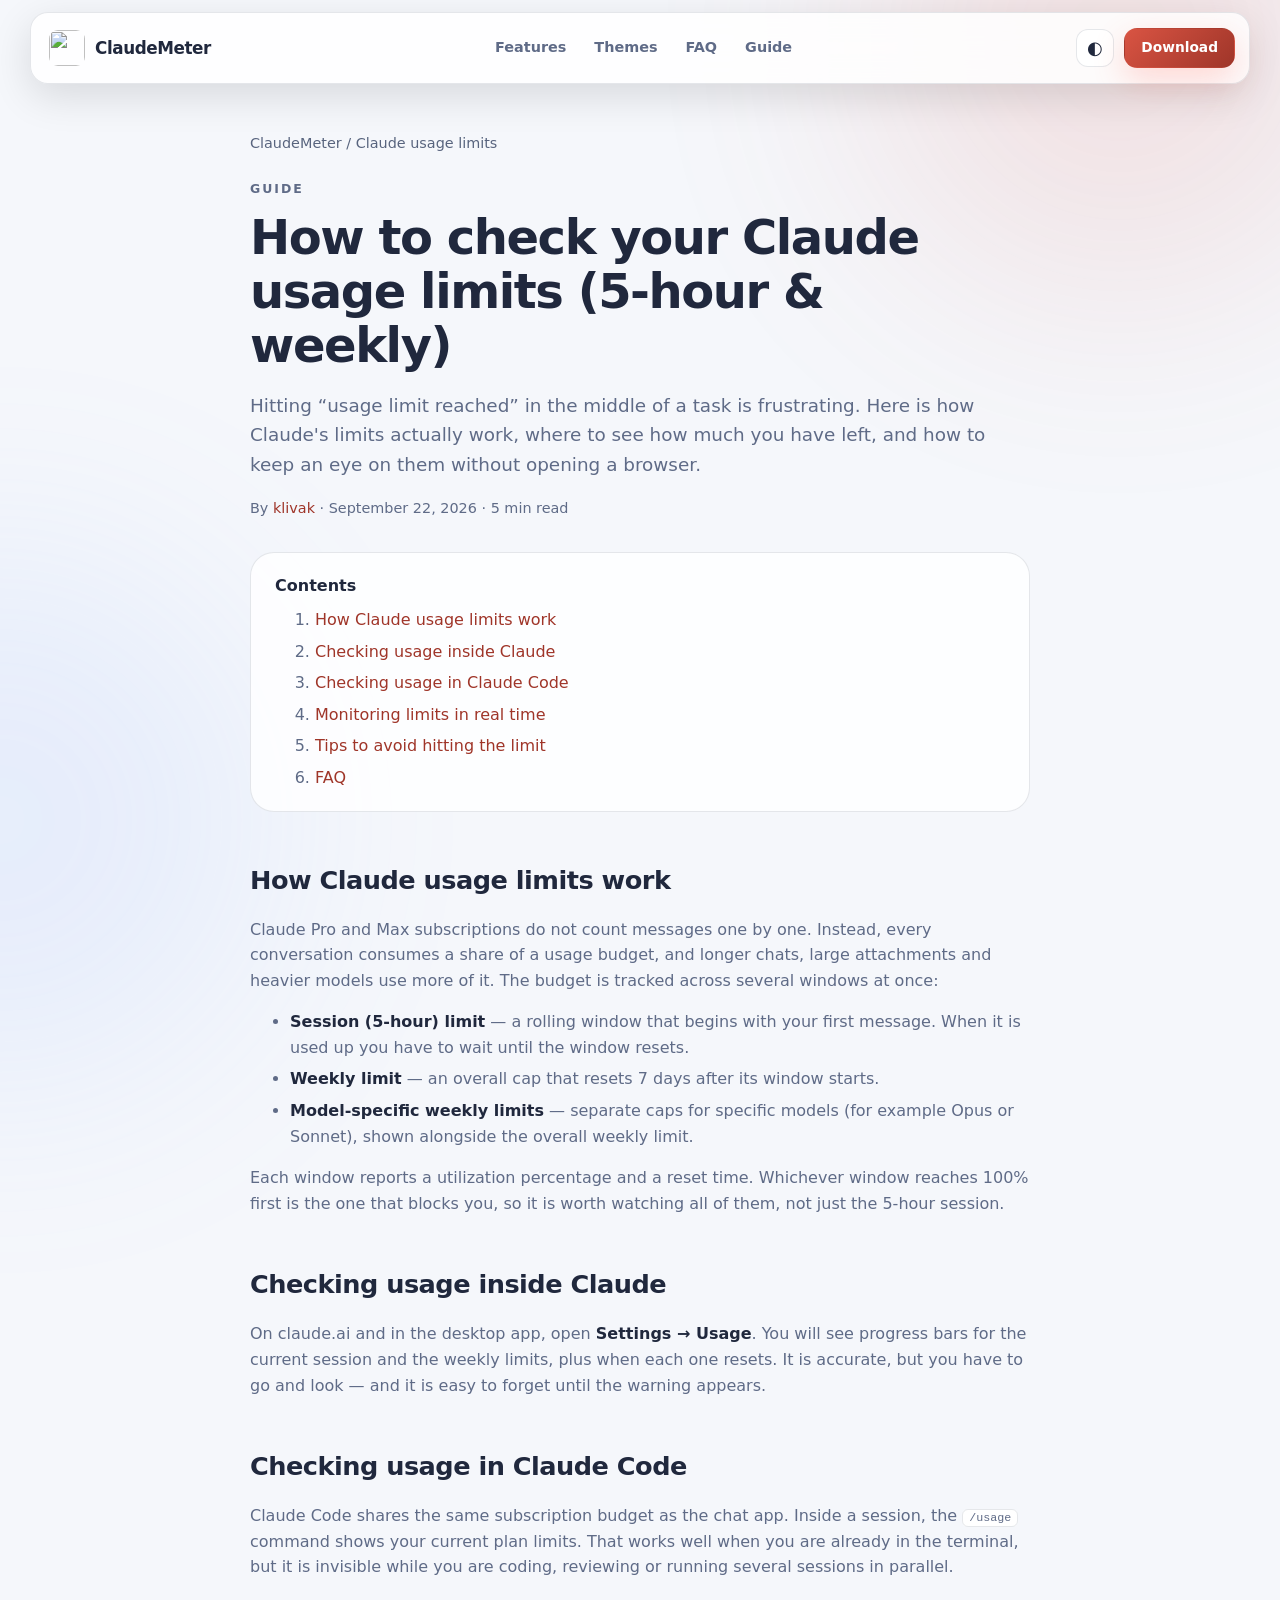
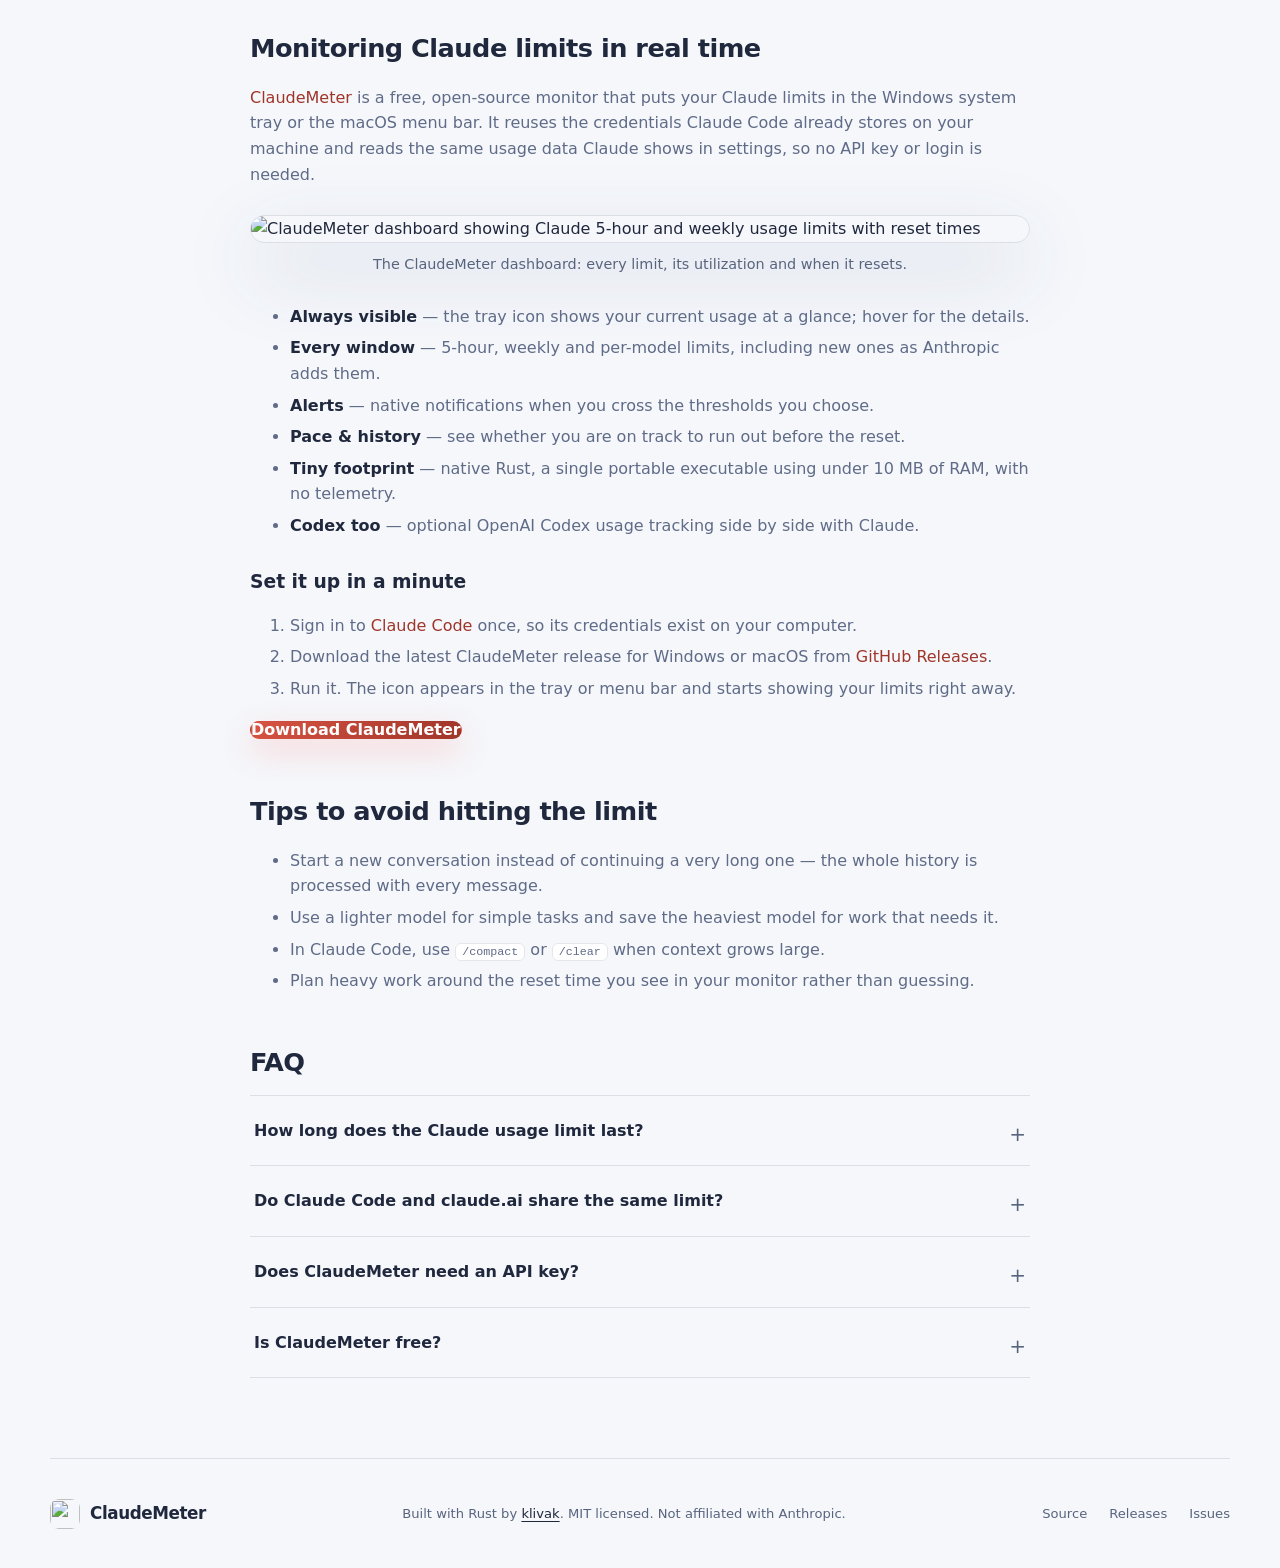
==== site/claude-usage-limits.html @ 4907fed4 "site: add Claude usage limits SEO guide with sitemap and structured data Co-Authored-By: Claude Opus" ====
<!doctype html>
<html lang="en">
<head>
  <meta charset="utf-8">
  <meta name="viewport" content="width=device-width, initial-scale=1">
  <title>How to Check Claude Usage Limits (5-Hour &amp; Weekly) — ClaudeMeter</title>
  <meta name="description" content="How Claude's 5-hour and weekly usage limits work, where to check how much you have left, and how to monitor Claude and Claude Code usage in real time from the Windows tray or macOS menu bar.">
  <meta name="robots" content="index, follow, max-image-preview:large">
  <link rel="canonical" href="https://klivak.github.io/claude-meter/claude-usage-limits.html">
  <meta name="theme-color" content="#0d111b">
  <meta property="og:type" content="article">
  <meta property="og:site_name" content="ClaudeMeter">
  <meta property="og:title" content="How to Check Claude Usage Limits (5-Hour &amp; Weekly)">
  <meta property="og:description" content="Understand Claude's 5-hour and weekly limits and track them live from your tray or menu bar.">
  <meta property="og:url" content="https://klivak.github.io/claude-meter/claude-usage-limits.html">
  <meta property="og:image" content="https://klivak.github.io/claude-meter/screenshots/dashboard-dark-v5.1.png">
  <meta property="article:published_time" content="2026-09-22">
  <meta property="article:modified_time" content="2026-09-22">
  <meta name="twitter:card" content="summary_large_image">
  <meta name="twitter:title" content="How to Check Claude Usage Limits (5-Hour &amp; Weekly)">
  <meta name="twitter:description" content="Understand Claude's 5-hour and weekly limits and track them live from your tray or menu bar.">
  <meta name="twitter:image" content="https://klivak.github.io/claude-meter/screenshots/dashboard-dark-v5.1.png">
  <link rel="icon" href="assets/icon_app.ico">
  <link rel="stylesheet" href="styles.css">
  <script src="app.js" defer></script>
  <script type="application/ld+json">
  {
    "@context": "https://schema.org",
    "@graph": [
      {
        "@type": "Article",
        "@id": "https://klivak.github.io/claude-meter/claude-usage-limits.html#article",
        "headline": "How to Check Claude Usage Limits (5-Hour & Weekly)",
        "description": "How Claude's 5-hour and weekly usage limits work, where to check how much you have left, and how to monitor them in real time.",
        "image": "https://klivak.github.io/claude-meter/screenshots/dashboard-dark-v5.1.png",
        "datePublished": "2026-09-22",
        "dateModified": "2026-09-22",
        "inLanguage": "en",
        "mainEntityOfPage": "https://klivak.github.io/claude-meter/claude-usage-limits.html",
        "author": { "@type": "Person", "name": "klivak", "url": "https://github.com/klivak" },
        "publisher": { "@type": "Organization", "name": "ClaudeMeter", "logo": { "@type": "ImageObject", "url": "https://raw.githubusercontent.com/klivak/claude-meter/main/assets/icon_app.png" } },
        "about": { "@id": "https://klivak.github.io/claude-meter/#software" }
      },
      {
        "@type": "SoftwareApplication",
        "@id": "https://klivak.github.io/claude-meter/#software",
        "name": "ClaudeMeter",
        "applicationCategory": "UtilitiesApplication",
        "operatingSystem": "Windows 10, Windows 11, macOS 12+",
        "offers": { "@type": "Offer", "price": "0", "priceCurrency": "USD" },
        "license": "https://opensource.org/licenses/MIT",
        "downloadUrl": "https://github.com/klivak/claude-meter/releases/latest",
        "url": "https://klivak.github.io/claude-meter/"
      },
      {
        "@type": "BreadcrumbList",
        "itemListElement": [
          { "@type": "ListItem", "position": 1, "name": "ClaudeMeter", "item": "https://klivak.github.io/claude-meter/" },
          { "@type": "ListItem", "position": 2, "name": "Claude usage limits", "item": "https://klivak.github.io/claude-meter/claude-usage-limits.html" }
        ]
      },
      {
        "@type": "FAQPage",
        "mainEntity": [
          { "@type": "Question", "name": "How long does the Claude usage limit last?", "acceptedAnswer": { "@type": "Answer", "text": "The session limit uses a rolling 5-hour window that starts with your first message. Weekly limits reset 7 days after their window starts. The exact reset time is shown in Claude's usage settings and in ClaudeMeter." } },
          { "@type": "Question", "name": "Do Claude Code and claude.ai share the same limit?", "acceptedAnswer": { "@type": "Answer", "text": "Yes. On Pro and Max plans, usage in claude.ai, the desktop app and Claude Code counts against the same subscription limits." } },
          { "@type": "Question", "name": "Does ClaudeMeter need an API key?", "acceptedAnswer": { "@type": "Answer", "text": "No. ClaudeMeter reads the credentials Claude Code already stores on your computer and queries the same usage endpoint Claude uses. No extra key is created and nothing is sent to third parties." } },
          { "@type": "Question", "name": "Is ClaudeMeter free?", "acceptedAnswer": { "@type": "Answer", "text": "Yes. ClaudeMeter is free and open source under the MIT license, for Windows 10/11 and macOS 12+." } }
        ]
      }
    ]
  }
  </script>
</head>
<body>
  <div class="ambient ambient-one"></div>
  <div class="ambient ambient-two"></div>

  <header class="site-header">
    <a class="brand" href="./" aria-label="ClaudeMeter home">
      <img src="assets/icon_app.ico" alt="" width="36" height="36">
      <span>ClaudeMeter</span>
    </a>
    <nav aria-label="Main navigation">
      <a href="./#features">Features</a>
      <a href="./#themes">Themes</a>
      <a href="./#faq">FAQ</a>
      <a href="claude-usage-limits.html" aria-current="page">Guide</a>
    </nav>
    <div class="header-actions">
      <button class="icon-button" id="theme-toggle" type="button" aria-label="Switch color theme">
        <span class="theme-icon" aria-hidden="true">◐</span>
      </button>
      <a class="button button-small button-primary" href="https://github.com/klivak/claude-meter/releases/latest">Download</a>
    </div>
  </header>

  <main class="section-shell article">
    <nav class="breadcrumbs" aria-label="Breadcrumb">
      <a href="./">ClaudeMeter</a> <span aria-hidden="true">/</span> <span>Claude usage limits</span>
    </nav>

    <article>
      <header class="article-header">
        <p class="eyebrow">Guide</p>
        <h1>How to check your Claude usage limits (5-hour &amp; weekly)</h1>
        <p class="article-lede">Hitting “usage limit reached” in the middle of a task is frustrating. Here is how Claude's limits actually work, where to see how much you have left, and how to keep an eye on them without opening a browser.</p>
        <p class="article-meta">By <a href="https://github.com/klivak">klivak</a> · <time datetime="2026-09-22">September 22, 2026</time> · 5 min read</p>
      </header>

      <nav class="article-toc" aria-label="Contents">
        <strong>Contents</strong>
        <ol>
          <li><a href="#how-limits-work">How Claude usage limits work</a></li>
          <li><a href="#check-in-claude">Checking usage inside Claude</a></li>
          <li><a href="#check-in-claude-code">Checking usage in Claude Code</a></li>
          <li><a href="#live-monitor">Monitoring limits in real time</a></li>
          <li><a href="#tips">Tips to avoid hitting the limit</a></li>
          <li><a href="#faq">FAQ</a></li>
        </ol>
      </nav>

      <section id="how-limits-work">
        <h2>How Claude usage limits work</h2>
        <p>Claude Pro and Max subscriptions do not count messages one by one. Instead, every conversation consumes a share of a usage budget, and longer chats, large attachments and heavier models use more of it. The budget is tracked across several windows at once:</p>
        <ul>
          <li><strong>Session (5-hour) limit</strong> — a rolling window that begins with your first message. When it is used up you have to wait until the window resets.</li>
          <li><strong>Weekly limit</strong> — an overall cap that resets 7 days after its window starts.</li>
          <li><strong>Model-specific weekly limits</strong> — separate caps for specific models (for example Opus or Sonnet), shown alongside the overall weekly limit.</li>
        </ul>
        <p>Each window reports a utilization percentage and a reset time. Whichever window reaches 100% first is the one that blocks you, so it is worth watching all of them, not just the 5-hour session.</p>
      </section>

      <section id="check-in-claude">
        <h2>Checking usage inside Claude</h2>
        <p>On claude.ai and in the desktop app, open <strong>Settings → Usage</strong>. You will see progress bars for the current session and the weekly limits, plus when each one resets. It is accurate, but you have to go and look — and it is easy to forget until the warning appears.</p>
      </section>

      <section id="check-in-claude-code">
        <h2>Checking usage in Claude Code</h2>
        <p>Claude Code shares the same subscription budget as the chat app. Inside a session, the <code>/usage</code> command shows your current plan limits. That works well when you are already in the terminal, but it is invisible while you are coding, reviewing or running several sessions in parallel.</p>
      </section>

      <section id="live-monitor">
        <h2>Monitoring Claude limits in real time</h2>
        <p><a href="./">ClaudeMeter</a> is a free, open-source monitor that puts your Claude limits in the Windows system tray or the macOS menu bar. It reuses the credentials Claude Code already stores on your machine and reads the same usage data Claude shows in settings, so no API key or login is needed.</p>
        <figure>
          <img src="screenshots/dashboard-dark-v5.1.png" alt="ClaudeMeter dashboard showing Claude 5-hour and weekly usage limits with reset times" width="900" loading="lazy">
          <figcaption>The ClaudeMeter dashboard: every limit, its utilization and when it resets.</figcaption>
        </figure>
        <ul>
          <li><strong>Always visible</strong> — the tray icon shows your current usage at a glance; hover for the details.</li>
          <li><strong>Every window</strong> — 5-hour, weekly and per-model limits, including new ones as Anthropic adds them.</li>
          <li><strong>Alerts</strong> — native notifications when you cross the thresholds you choose.</li>
          <li><strong>Pace &amp; history</strong> — see whether you are on track to run out before the reset.</li>
          <li><strong>Tiny footprint</strong> — native Rust, a single portable executable using under 10 MB of RAM, with no telemetry.</li>
          <li><strong>Codex too</strong> — optional OpenAI Codex usage tracking side by side with Claude.</li>
        </ul>
        <h3>Set it up in a minute</h3>
        <ol>
          <li>Sign in to <a href="https://docs.anthropic.com/en/docs/claude-code/overview">Claude Code</a> once, so its credentials exist on your computer.</li>
          <li>Download the latest ClaudeMeter release for Windows or macOS from <a href="https://github.com/klivak/claude-meter/releases/latest">GitHub Releases</a>.</li>
          <li>Run it. The icon appears in the tray or menu bar and starts showing your limits right away.</li>
        </ol>
        <p><a class="button button-primary" href="https://github.com/klivak/claude-meter/releases/latest">Download ClaudeMeter</a></p>
      </section>

      <section id="tips">
        <h2>Tips to avoid hitting the limit</h2>
        <ul>
          <li>Start a new conversation instead of continuing a very long one — the whole history is processed with every message.</li>
          <li>Use a lighter model for simple tasks and save the heaviest model for work that needs it.</li>
          <li>In Claude Code, use <code>/compact</code> or <code>/clear</code> when context grows large.</li>
          <li>Plan heavy work around the reset time you see in your monitor rather than guessing.</li>
        </ul>
      </section>

      <section id="faq">
        <h2>FAQ</h2>
        <div class="faq-list">
          <details>
            <summary>How long does the Claude usage limit last?</summary>
            <p>The session limit uses a rolling 5-hour window that starts with your first message. Weekly limits reset 7 days after their window starts. The exact reset time is shown in Claude's usage settings and in ClaudeMeter.</p>
          </details>
          <details>
            <summary>Do Claude Code and claude.ai share the same limit?</summary>
            <p>Yes. On Pro and Max plans, usage in claude.ai, the desktop app and Claude Code counts against the same subscription limits.</p>
          </details>
          <details>
            <summary>Does ClaudeMeter need an API key?</summary>
            <p>No. ClaudeMeter reads the credentials Claude Code already stores on your computer and queries the same usage endpoint Claude uses. No extra key is created and nothing is sent to third parties.</p>
          </details>
          <details>
            <summary>Is ClaudeMeter free?</summary>
            <p>Yes. ClaudeMeter is free and open source under the MIT license, for Windows 10/11 and macOS 12+.</p>
          </details>
        </div>
      </section>
    </article>
  </main>

  <footer class="site-footer section-shell">
    <a class="brand" href="./">
      <img src="assets/icon_app.ico" alt="" width="30" height="30" loading="lazy">
      <span>ClaudeMeter</span>
    </a>
    <p>Built with Rust by <a href="https://github.com/klivak">klivak</a>. MIT licensed. Not affiliated with Anthropic.</p>
    <div class="footer-links">
      <a href="https://github.com/klivak/claude-meter">Source</a>
      <a href="https://github.com/klivak/claude-meter/releases">Releases</a>
      <a href="https://github.com/klivak/claude-meter/issues">Issues</a>
    </div>
  </footer>
</body>
</html>
---- site/styles.css ----
:root {
  color-scheme: dark;
  --bg: #090d17;
  --bg-elevated: #0e1422;
  --surface: rgba(20, 27, 44, 0.78);
  --surface-solid: #141b2c;
  --surface-hover: #1a2439;
  --line: rgba(166, 183, 222, 0.14);
  --line-strong: rgba(166, 183, 222, 0.24);
  --text: #f4f7ff;
  --muted: #aab4cd;
  --soft: #7e89a6;
  --accent: #ff6655;
  --accent-bright: #ff8a65;
  --teal: #55e6c1;
  --blue: #78a5ff;
  --purple: #b98cff;
  --shadow: 0 28px 80px rgba(0, 0, 0, 0.38);
  --radius: 24px;
  --max-width: 1180px;
}

[data-theme="light"] {
  color-scheme: light;
  --bg: #f5f7fb;
  --bg-elevated: #ffffff;
  --surface: rgba(255, 255, 255, 0.82);
  --surface-solid: #ffffff;
  --surface-hover: #f0f3fa;
  --line: rgba(47, 57, 84, 0.12);
  --line-strong: rgba(47, 57, 84, 0.2);
  --text: #20283d;
  --muted: #5f6b87;
  --soft: #58647e;
  --accent: #d95443;
  --accent-bright: #9f3529;
  --teal: #006451;
  --shadow: 0 28px 80px rgba(55, 70, 105, 0.18);
}

* {
  box-sizing: border-box;
}

html {
  scroll-behavior: smooth;
}

body {
  margin: 0;
  min-width: 320px;
  overflow-x: hidden;
  background: var(--bg);
  color: var(--text);
  font-family: Inter, ui-sans-serif, system-ui, -apple-system, BlinkMacSystemFont, "Segoe UI", sans-serif;
  line-height: 1.6;
  transition: background-color 180ms ease, color 180ms ease;
}

a {
  color: inherit;
  text-decoration: none;
}

img {
  display: block;
  max-width: 100%;
}

button,
a {
  -webkit-tap-highlight-color: transparent;
}

.ambient {
  position: fixed;
  z-index: -1;
  width: 520px;
  height: 520px;
  border-radius: 50%;
  filter: blur(120px);
  opacity: 0.12;
  pointer-events: none;
}

.ambient-one {
  top: -220px;
  right: -100px;
  background: var(--accent);
}

.ambient-two {
  top: 560px;
  left: -260px;
  background: var(--blue);
}

.section-shell {
  width: min(calc(100% - 40px), var(--max-width));
  margin-inline: auto;
}

.site-header {
  position: sticky;
  top: 0;
  z-index: 50;
  display: flex;
  align-items: center;
  justify-content: space-between;
  width: min(calc(100% - 32px), 1220px);
  min-height: 72px;
  margin: 12px auto 0;
  padding: 10px 14px 10px 18px;
  border: 1px solid var(--line);
  border-radius: 18px;
  background: color-mix(in srgb, var(--bg-elevated) 84%, transparent);
  box-shadow: 0 12px 40px rgba(0, 0, 0, 0.12);
  backdrop-filter: blur(20px);
}

.brand {
  display: inline-flex;
  align-items: center;
  gap: 10px;
  font-size: 1.05rem;
  font-weight: 760;
  letter-spacing: -0.025em;
}

.brand img {
  border-radius: 9px;
}

.site-header nav {
  display: flex;
  gap: 28px;
  color: var(--muted);
  font-size: 0.9rem;
  font-weight: 600;
}

.site-header nav a,
.footer-links a {
  transition: color 160ms ease;
}

.site-header nav a:hover,
.footer-links a:hover {
  color: var(--text);
}

.header-actions,
.hero-actions {
  display: flex;
  align-items: center;
  gap: 10px;
}

.icon-button {
  display: grid;
  width: 38px;
  height: 38px;
  place-items: center;
  border: 1px solid var(--line);
  border-radius: 12px;
  background: var(--surface);
  color: var(--text);
  cursor: pointer;
}

.theme-icon {
  font-size: 1.1rem;
}

.button {
  display: inline-flex;
  align-items: center;
  justify-content: center;
  border: 1px solid transparent;
  border-radius: 13px;
  font-weight: 700;
  line-height: 1;
  transition: transform 160ms ease, background-color 160ms ease, border-color 160ms ease, box-shadow 160ms ease;
}

.button:hover {
  transform: translateY(-2px);
}

.button-small {
  min-height: 40px;
  padding: 0 16px;
  font-size: 0.86rem;
}

.button-large {
  min-height: 52px;
  padding: 0 22px;
}

.button-primary {
  background: linear-gradient(135deg, var(--accent), var(--accent-bright));
  color: #fff;
  box-shadow: 0 12px 32px rgba(255, 102, 85, 0.24);
}

.button-primary:hover {
  box-shadow: 0 16px 36px rgba(255, 102, 85, 0.34);
}

.button-ghost {
  border-color: var(--line-strong);
  background: var(--surface);
  color: var(--text);
}

.button-ghost:hover {
  background: var(--surface-hover);
}

.hero {
  display: grid;
  grid-template-columns: minmax(0, 1fr) minmax(420px, 0.92fr);
  gap: 70px;
  align-items: center;
  min-height: 760px;
  padding-block: 90px 100px;
}

.eyebrow {
  margin: 0 0 12px;
  color: var(--accent-bright);
  font-size: 0.78rem;
  font-weight: 800;
  letter-spacing: 0.16em;
  text-transform: uppercase;
}

.hero h1,
.section-heading h2,
.cta-section h2 {
  margin: 0;
  font-weight: 790;
  letter-spacing: -0.055em;
  line-height: 1.02;
}

.hero h1 {
  max-width: 700px;
  font-size: clamp(2.5rem, 4.2vw, 4rem);
}

.hero h1 span {
  background: linear-gradient(100deg, var(--accent-bright), #ffbd72 45%, var(--teal));
  -webkit-background-clip: text;
  background-clip: text;
  color: transparent;
}

.hero-lead {
  max-width: 650px;
  margin: 26px 0 22px;
  color: var(--muted);
  font-size: 1.13rem;
}

.platform-row {
  display: flex;
  flex-wrap: wrap;
  gap: 9px;
  margin-bottom: 28px;
  padding: 0;
  list-style: none;
}

.platform-row li {
  display: inline-flex;
  min-height: 34px;
  padding: 0 11px;
  align-items: center;
  gap: 7px;
  border: 1px solid var(--line-strong);
  border-radius: 999px;
  background: var(--surface);
  color: var(--muted);
  font-size: 0.76rem;
  font-weight: 700;
}

.platform-row strong {
  color: var(--teal);
  font-size: 0.9rem;
}

.trust-row {
  display: flex;
  flex-wrap: wrap;
  gap: 10px 22px;
  margin-top: 32px;
  color: var(--soft);
  font-size: 0.82rem;
}

.trust-row span {
  position: relative;
}

.trust-row span:not(:last-child)::after {
  position: absolute;
  top: 50%;
  right: -13px;
  width: 3px;
  height: 3px;
  border-radius: 50%;
  background: var(--line-strong);
  content: "";
}

.trust-row strong {
  color: var(--text);
}

.hero-visual {
  position: relative;
  min-height: 620px;
}

.visual-glow {
  position: absolute;
  inset: 12% 5%;
  border-radius: 50%;
  background: radial-gradient(circle, rgba(255, 102, 85, 0.22), rgba(85, 230, 193, 0.05) 45%, transparent 72%);
  filter: blur(28px);
}

.promo-frame {
  overflow: hidden;
  max-width: 900px;
  margin: 0 auto;
  border: 1px solid var(--line-strong);
  border-radius: 18px;
  background: var(--surface-solid);
  box-shadow: var(--shadow);
}

.promo-frame video {
  display: block;
  width: 100%;
  height: auto;
}

.window-card {
  position: absolute;
  overflow: hidden;
  border: 1px solid var(--line-strong);
  border-radius: 18px;
  background: var(--surface-solid);
  box-shadow: var(--shadow);
}

.window-card img {
  width: 100%;
}

.window-card-front {
  z-index: 2;
  right: 3%;
  bottom: 1%;
  width: min(340px, 72%);
  transform: rotate(1.2deg);
}

.window-card-back {
  top: 0;
  left: 0;
  width: min(340px, 72%);
  transform: rotate(-4deg);
  opacity: 0.76;
}

.floating-pill {
  position: absolute;
  z-index: 3;
  padding: 9px 13px;
  border: 1px solid var(--line-strong);
  border-radius: 999px;
  background: color-mix(in srgb, var(--bg-elevated) 90%, transparent);
  box-shadow: 0 12px 30px rgba(0, 0, 0, 0.22);
  color: var(--text);
  font-size: 0.74rem;
  font-weight: 750;
  backdrop-filter: blur(14px);
}

.pill-rust {
  top: 15%;
  right: -1%;
}

.pill-native {
  bottom: 12%;
  left: -6%;
}

.signal-strip {
  display: flex;
  flex-wrap: wrap;
  justify-content: center;
  gap: 20px 44px;
  padding: 24px 20px;
  border-block: 1px solid var(--line);
  background: color-mix(in srgb, var(--bg-elevated) 58%, transparent);
  color: var(--muted);
  font-size: 0.85rem;
  font-weight: 650;
}

.signal-icon {
  margin-right: 7px;
  color: var(--teal);
}

.section-block {
  padding-block: 120px;
}

.section-heading {
  max-width: 720px;
  margin-bottom: 48px;
}

.section-heading h2,
.cta-section h2 {
  font-size: clamp(2.5rem, 5vw, 4rem);
}

.section-heading > p:last-child,
.cta-section > p:not(.eyebrow) {
  max-width: 650px;
  margin: 20px 0 0;
  color: var(--muted);
  font-size: 1.03rem;
}

.feature-grid {
  display: grid;
  grid-template-columns: repeat(4, minmax(0, 1fr));
  gap: 16px;
}

.feature-card {
  position: relative;
  min-height: 250px;
  padding: 26px;
  overflow: hidden;
  border: 1px solid var(--line);
  border-radius: var(--radius);
  background: linear-gradient(145deg, var(--surface), color-mix(in srgb, var(--surface-solid) 82%, transparent));
  box-shadow: 0 18px 50px rgba(0, 0, 0, 0.08);
  transition: transform 180ms ease, border-color 180ms ease, background-color 180ms ease;
}

.feature-card:hover {
  transform: translateY(-5px);
  border-color: var(--line-strong);
}

.feature-card-wide {
  display: grid;
  grid-template-columns: auto 1fr;
  grid-column: span 2;
  gap: 20px;
  align-items: start;
}

.feature-icon {
  display: grid;
  width: 44px;
  height: 44px;
  margin-bottom: 28px;
  place-items: center;
  border-radius: 14px;
  font-size: 1.15rem;
  font-weight: 800;
}

.feature-card-wide .feature-icon {
  margin: 0;
}

.green { background: rgba(72, 208, 128, 0.14); color: #62df96; }
.teal { background: rgba(85, 230, 193, 0.14); color: var(--teal); }
.blue { background: rgba(120, 165, 255, 0.14); color: var(--blue); }
.orange { background: rgba(255, 138, 101, 0.14); color: var(--accent-bright); }
.purple { background: rgba(185, 140, 255, 0.14); color: var(--purple); }
.rose { background: rgba(255, 102, 132, 0.14); color: #ff7c9c; }

.feature-card h3,
.step-card h3 {
  margin: 0 0 10px;
  font-size: 1.08rem;
  letter-spacing: -0.02em;
}

.feature-card p,
.step-card p {
  margin: 0;
  color: var(--muted);
  font-size: 0.91rem;
}

.mini-progress {
  position: absolute;
  right: 26px;
  bottom: 28px;
  left: 26px;
  height: 10px;
  overflow: hidden;
  border-radius: 999px;
  background: var(--line-strong);
}

.mini-progress span {
  display: block;
  width: var(--value);
  height: 100%;
  border-radius: inherit;
  background: linear-gradient(90deg, #42d77d, #f6c445 52%, #ff6655);
}

.privacy-badge {
  position: absolute;
  right: 24px;
  bottom: 24px;
  padding: 7px 10px;
  border: 1px solid rgba(85, 230, 193, 0.2);
  border-radius: 999px;
  background: rgba(85, 230, 193, 0.08);
  color: var(--teal);
  font-size: 0.72rem;
  font-weight: 750;
}

.themes-section {
  border-block: 1px solid var(--line);
  background: color-mix(in srgb, var(--bg-elevated) 58%, transparent);
}

.theme-gallery {
  display: grid;
  grid-template-columns: repeat(4, minmax(0, 1fr));
  gap: 18px;
  align-items: start;
}

.theme-shot {
  margin: 0;
}

.theme-shot img {
  width: 100%;
  border: 1px solid var(--line-strong);
  border-radius: 18px;
  box-shadow: 0 20px 50px rgba(0, 0, 0, 0.18);
  transition: transform 180ms ease, box-shadow 180ms ease;
}

.theme-shot:nth-child(even) {
  margin-top: 34px;
}

.theme-shot:hover img {
  transform: translateY(-5px) scale(1.01);
  box-shadow: 0 28px 65px rgba(0, 0, 0, 0.28);
}

.theme-shot figcaption {
  display: flex;
  align-items: center;
  justify-content: center;
  gap: 8px;
  margin-top: 14px;
  color: var(--muted);
  font-size: 0.82rem;
  font-weight: 700;
}

.theme-swatch {
  width: 9px;
  height: 9px;
  border: 1px solid var(--line-strong);
  border-radius: 50%;
}

.theme-swatch.light { background: #e9edf5; }
.theme-swatch.dark { background: #252638; }
.theme-swatch.sunset { background: #ff795d; }
.theme-swatch.midnight { background: #7488ff; }

.pulse-grid {
  display: grid;
  grid-template-columns: repeat(4, minmax(0, 1fr));
  gap: 14px;
}

.pulse-card {
  display: flex;
  min-height: 190px;
  padding: 24px;
  flex-direction: column;
  justify-content: space-between;
  border: 1px solid var(--line);
  border-radius: 20px;
  background: var(--surface);
  transition: transform 180ms ease, border-color 180ms ease;
}

.pulse-card:hover {
  transform: translateY(-4px);
  border-color: var(--line-strong);
}

.pulse-label {
  color: var(--muted);
  font-size: 0.78rem;
  font-weight: 750;
  letter-spacing: 0.08em;
  text-transform: uppercase;
}

.pulse-value {
  font-size: 3rem;
  letter-spacing: -0.06em;
  line-height: 1;
}

.pulse-version {
  color: var(--blue);
  font-size: 2.15rem;
}

.pulse-note {
  color: var(--soft);
  font-size: 0.77rem;
}

.hits-counter {
  width: auto;
  height: 24px;
  align-self: flex-start;
}

.visitor-map-card {
  margin-top: 18px;
  padding: 24px;
  border: 1px solid var(--line);
  border-radius: 20px;
  background: var(--surface);
}

.visitor-map-heading {
  display: flex;
  align-items: flex-start;
  justify-content: space-between;
  gap: 20px;
}

.visitor-map-heading h3 {
  margin: 10px 0 0;
  font-size: 1.25rem;
  letter-spacing: -0.03em;
}

.visitor-map-heading a {
  color: var(--accent-bright);
  font-size: 0.8rem;
  font-weight: 750;
  white-space: nowrap;
}

.visitor-map {
  display: flex;
  width: 100%;
  min-height: 190px;
  margin-top: 22px;
  align-items: center;
  justify-content: center;
  overflow: hidden;
  border-radius: 12px;
  background: #ffffff;
}

.visitor-map img,
.visitor-map iframe {
  display: block;
  width: 100% !important;
  max-width: 100%;
  height: auto;
}

.analytics-note {
  max-width: 780px;
  margin: 22px 0 0;
  color: var(--soft);
  font-size: 0.8rem;
}

.setup-section {
  padding-top: 40px;
}

.steps-grid {
  display: grid;
  grid-template-columns: repeat(3, minmax(0, 1fr));
  gap: 18px;
}

.step-card {
  min-height: 210px;
  padding: 26px;
  border-top: 1px solid var(--line-strong);
}

.step-number {
  display: block;
  margin-bottom: 36px;
  color: var(--accent-bright);
  font-size: 0.78rem;
  font-weight: 800;
  letter-spacing: 0.12em;
}

.faq-list {
  max-width: 850px;
  border-top: 1px solid var(--line);
}

.faq-list details {
  border-bottom: 1px solid var(--line);
}

.faq-list summary {
  padding: 22px 4px;
  cursor: pointer;
  font-size: 1rem;
  font-weight: 700;
  list-style: none;
}

.faq-list summary::-webkit-details-marker {
  display: none;
}

.faq-list summary::after {
  float: right;
  color: var(--soft);
  content: "+";
  font-size: 1.25rem;
  font-weight: 400;
}

.faq-list details[open] summary::after {
  content: "−";
}

.faq-list details p {
  max-width: 760px;
  margin: -8px 4px 24px;
  color: var(--muted);
}

.cta-section {
  position: relative;
  display: flex;
  width: min(calc(100% - 40px), var(--max-width));
  min-height: 500px;
  margin: 20px auto 90px;
  padding: 70px 24px;
  overflow: hidden;
  align-items: center;
  flex-direction: column;
  justify-content: center;
  border: 1px solid var(--line-strong);
  border-radius: 32px;
  background: linear-gradient(145deg, var(--surface-solid), color-mix(in srgb, var(--surface-solid) 76%, var(--accent) 24%));
  text-align: center;
}

.cta-glow {
  position: absolute;
  top: -240px;
  width: 520px;
  height: 420px;
  border-radius: 50%;
  background: rgba(255, 102, 85, 0.28);
  filter: blur(90px);
}

.cta-section > *:not(.cta-glow) {
  position: relative;
}

.cta-section img {
  margin-bottom: 24px;
  border-radius: 22px;
  box-shadow: 0 20px 45px rgba(0, 0, 0, 0.26);
}

.cta-section .hero-actions {
  margin-top: 30px;
}

.site-footer {
  display: flex;
  min-height: 110px;
  padding-block: 30px;
  align-items: center;
  justify-content: space-between;
  border-top: 1px solid var(--line);
  color: var(--soft);
  font-size: 0.82rem;
}

.site-footer p a {
  color: var(--text);
  text-decoration: underline;
  text-underline-offset: 3px;
}

.site-footer .brand {
  color: var(--text);
}

.footer-links {
  display: flex;
  gap: 22px;
}

.reveal {
  opacity: 0;
  transform: translateY(18px);
  transition: opacity 560ms ease, transform 560ms ease;
}

.reveal.is-visible {
  opacity: 1;
  transform: translateY(0);
}

@media (max-width: 1040px) {
  .site-header nav {
    display: none;
  }

  .hero {
    grid-template-columns: 1fr 0.8fr;
    gap: 30px;
  }

  .feature-grid,
  .pulse-grid {
    grid-template-columns: repeat(2, minmax(0, 1fr));
  }

  .theme-gallery {
    grid-template-columns: repeat(2, minmax(0, 1fr));
  }

  .theme-shot:nth-child(even) {
    margin-top: 0;
  }
}

@media (max-width: 780px) {
  .section-shell {
    width: min(calc(100% - 28px), var(--max-width));
  }

  .site-header {
    width: calc(100% - 20px);
    min-height: 62px;
    margin-top: 8px;
    padding: 8px 10px 8px 12px;
  }

  .site-header .brand span,
  .header-actions .button-ghost {
    display: none;
  }

  .hero {
    display: flex;
    min-height: auto;
    padding-block: 72px 70px;
    flex-direction: column;
  }

  .hero h1 {
    font-size: clamp(2.35rem, 10vw, 3.25rem);
  }

  .hero-visual {
    width: 100%;
    min-height: 540px;
    margin-top: 20px;
  }

  .hero-actions {
    align-items: stretch;
    flex-direction: column;
  }

  .trust-row span::after {
    display: none;
  }

  .section-block {
    padding-block: 82px;
  }

  .feature-grid,
  .pulse-grid,
  .steps-grid {
    grid-template-columns: 1fr;
  }

  .feature-card-wide {
    grid-column: span 1;
  }

  .pulse-card {
    min-height: 160px;
  }

  .site-footer {
    gap: 18px;
    align-items: flex-start;
    flex-direction: column;
  }
}

@media (max-width: 520px) {
  .header-actions .button-primary {
    padding-inline: 12px;
  }

  .hero-visual {
    min-height: 460px;
  }

  .window-card-front,
  .window-card-back {
    width: 82%;
  }

  .floating-pill {
    display: none;
  }

  .theme-gallery {
    grid-template-columns: 1fr;
  }

  .visitor-map-heading {
    flex-direction: column;
  }

  .cta-section {
    width: calc(100% - 20px);
    min-height: 450px;
    margin-bottom: 50px;
    border-radius: 24px;
  }
}

@media (prefers-reduced-motion: reduce) {
  html {
    scroll-behavior: auto;
  }

  *,
  *::before,
  *::after {
    scroll-behavior: auto !important;
    transition-duration: 0.01ms !important;
    animation-duration: 0.01ms !important;
    animation-iteration-count: 1 !important;
  }

  .reveal {
    opacity: 1;
    transform: none;
  }
}

/* Guide / article pages */
.article {
  max-width: 780px;
  padding: 48px 0 80px;
}

.breadcrumbs {
  margin-bottom: 24px;
  color: var(--soft);
  font-size: 0.9rem;
}

.breadcrumbs a:hover,
.article p a:not(.button),
.article li a {
  color: var(--accent-bright);
}

.article h1 {
  margin: 0 0 16px;
  font-size: clamp(2rem, 5vw, 3rem);
  line-height: 1.12;
  letter-spacing: -0.03em;
}

.article h2 {
  margin: 48px 0 12px;
  font-size: 1.6rem;
  letter-spacing: -0.02em;
}

.article h3 {
  margin: 28px 0 8px;
}

.article p,
.article li {
  color: var(--muted);
}

.article strong {
  color: var(--text);
}

.article li + li {
  margin-top: 6px;
}

.article code {
  padding: 1px 6px;
  border: 1px solid var(--line);
  border-radius: 6px;
  background: var(--surface-solid);
  font-size: 0.9em;
}

.article-lede {
  font-size: 1.15rem;
}

.article-meta {
  font-size: 0.9rem;
}

.article-toc {
  margin: 32px 0;
  padding: 20px 24px;
  border: 1px solid var(--line);
  border-radius: var(--radius);
  background: var(--surface);
}

.article-toc ol {
  margin: 8px 0 0;
}

.article figure {
  margin: 28px 0;
}

.article figure img {
  border: 1px solid var(--line);
  border-radius: 16px;
  box-shadow: var(--shadow);
}

.article figcaption {
  margin-top: 10px;
  color: var(--soft);
  font-size: 0.9rem;
  text-align: center;
}
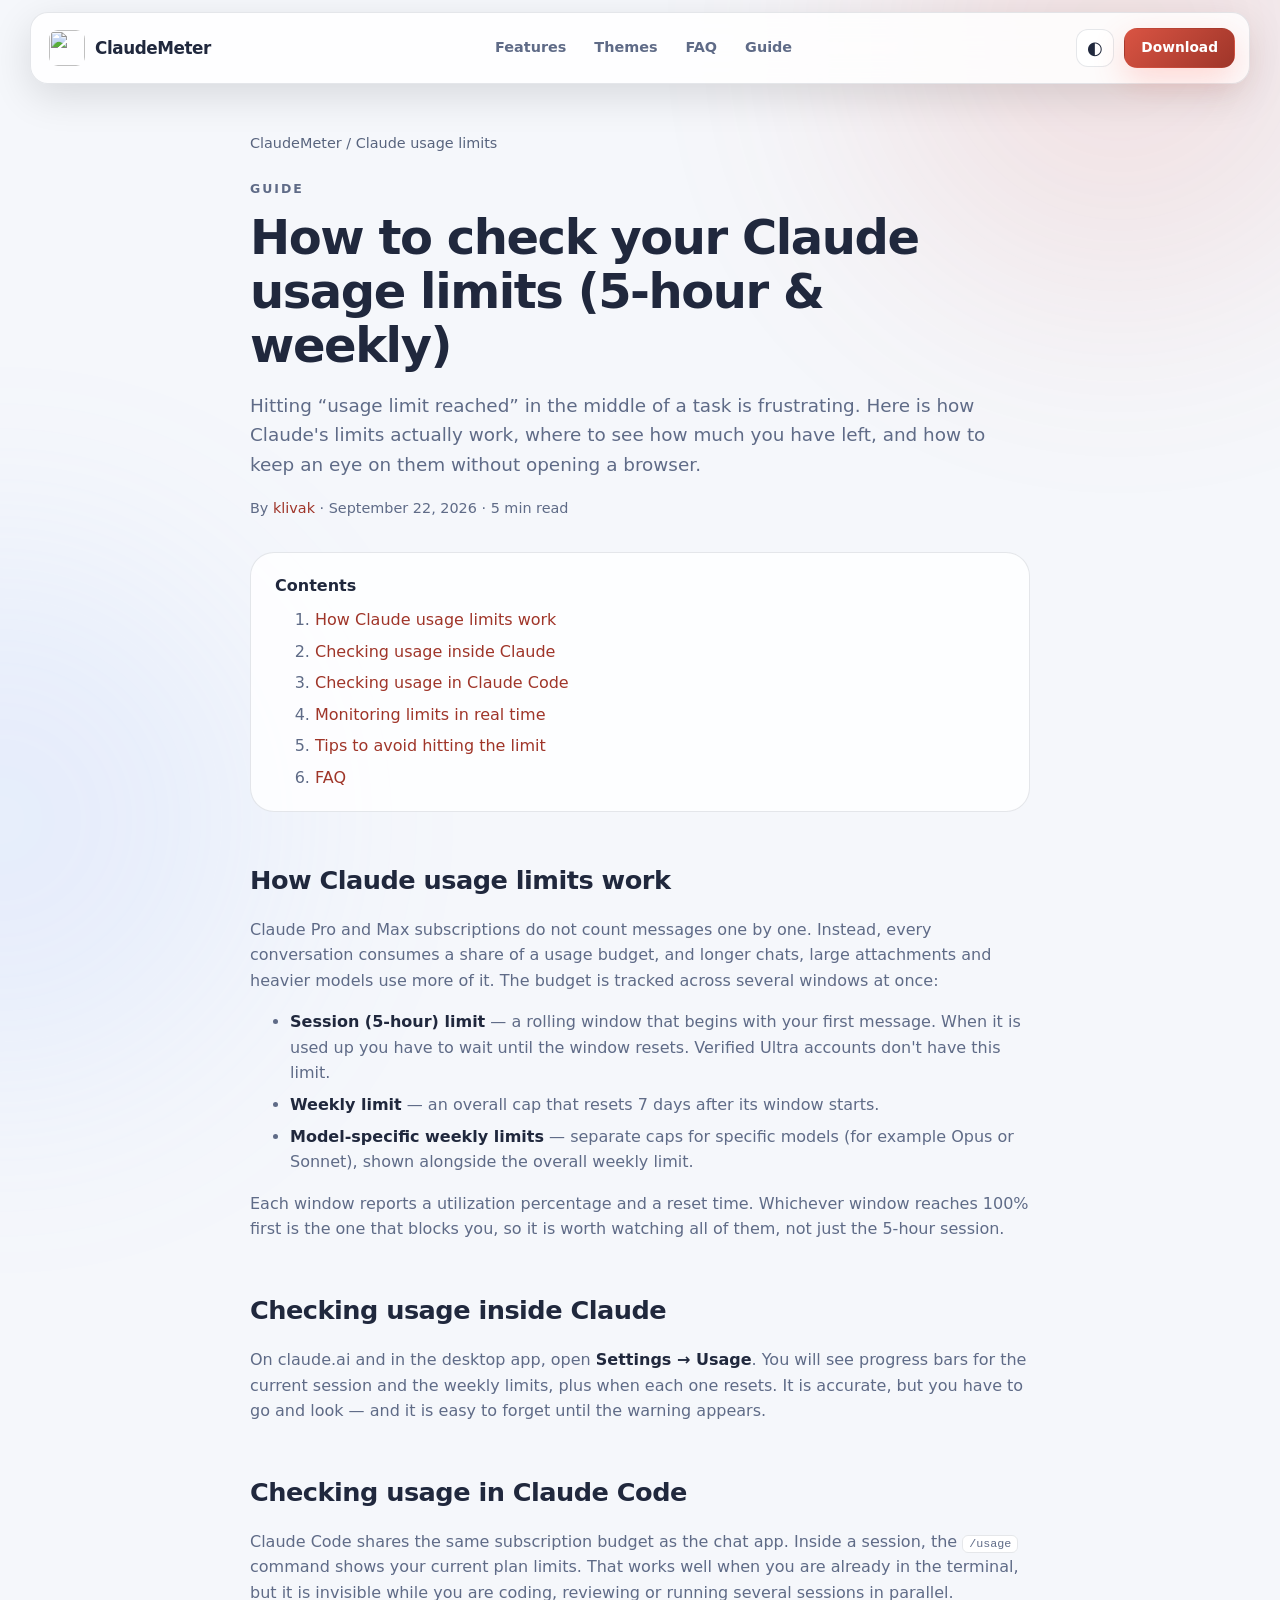
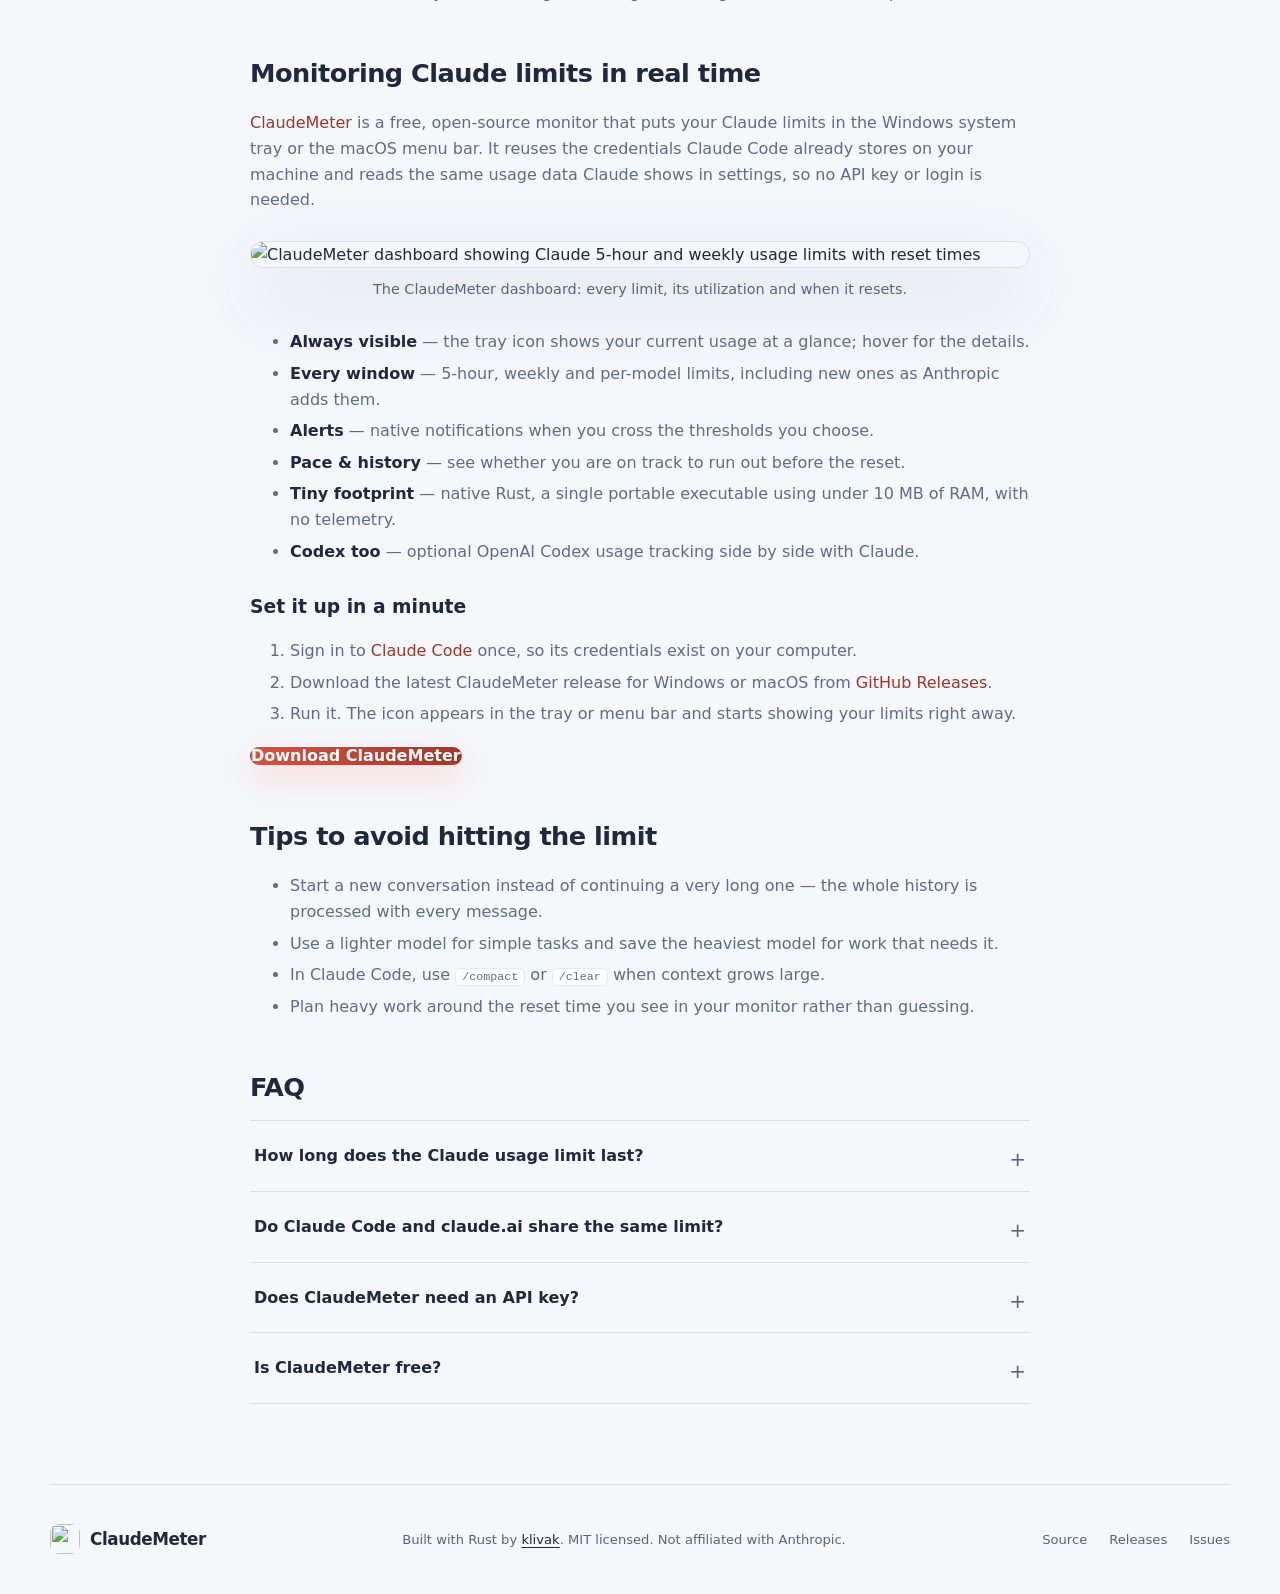
==== commit 1a73798e: "release: 6.0.0 — Ultra and Max plans, usage estimate, Codex log fixes - Show the renamed Max and Ult" ====
--- a/site/claude-usage-limits.html
+++ b/site/claude-usage-limits.html
@@ -124,7 +124,7 @@
         <h2>How Claude usage limits work</h2>
         <p>Claude Pro and Max subscriptions do not count messages one by one. Instead, every conversation consumes a share of a usage budget, and longer chats, large attachments and heavier models use more of it. The budget is tracked across several windows at once:</p>
         <ul>
-          <li><strong>Session (5-hour) limit</strong> — a rolling window that begins with your first message. When it is used up you have to wait until the window resets.</li>
+          <li><strong>Session (5-hour) limit</strong> — a rolling window that begins with your first message. When it is used up you have to wait until the window resets. Verified Ultra accounts don't have this limit.</li>
           <li><strong>Weekly limit</strong> — an overall cap that resets 7 days after its window starts.</li>
           <li><strong>Model-specific weekly limits</strong> — separate caps for specific models (for example Opus or Sonnet), shown alongside the overall weekly limit.</li>
         </ul>
